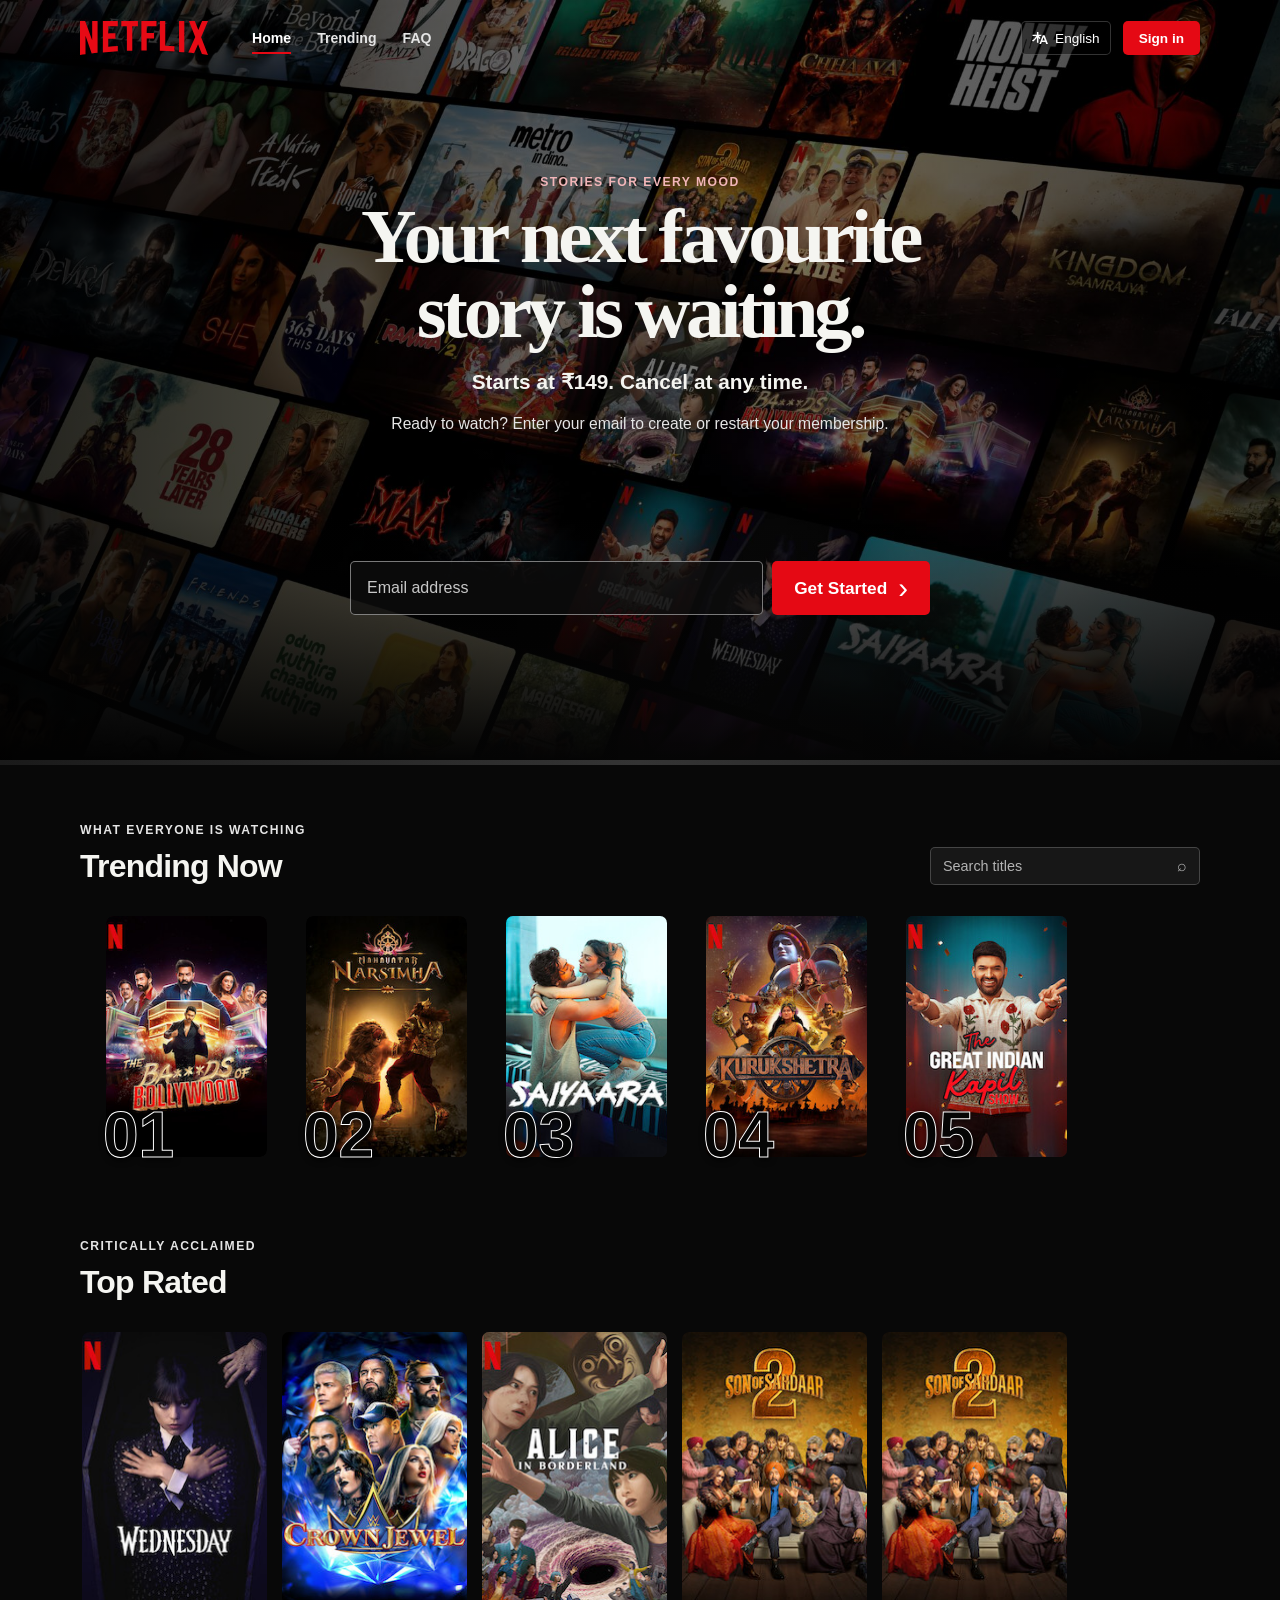
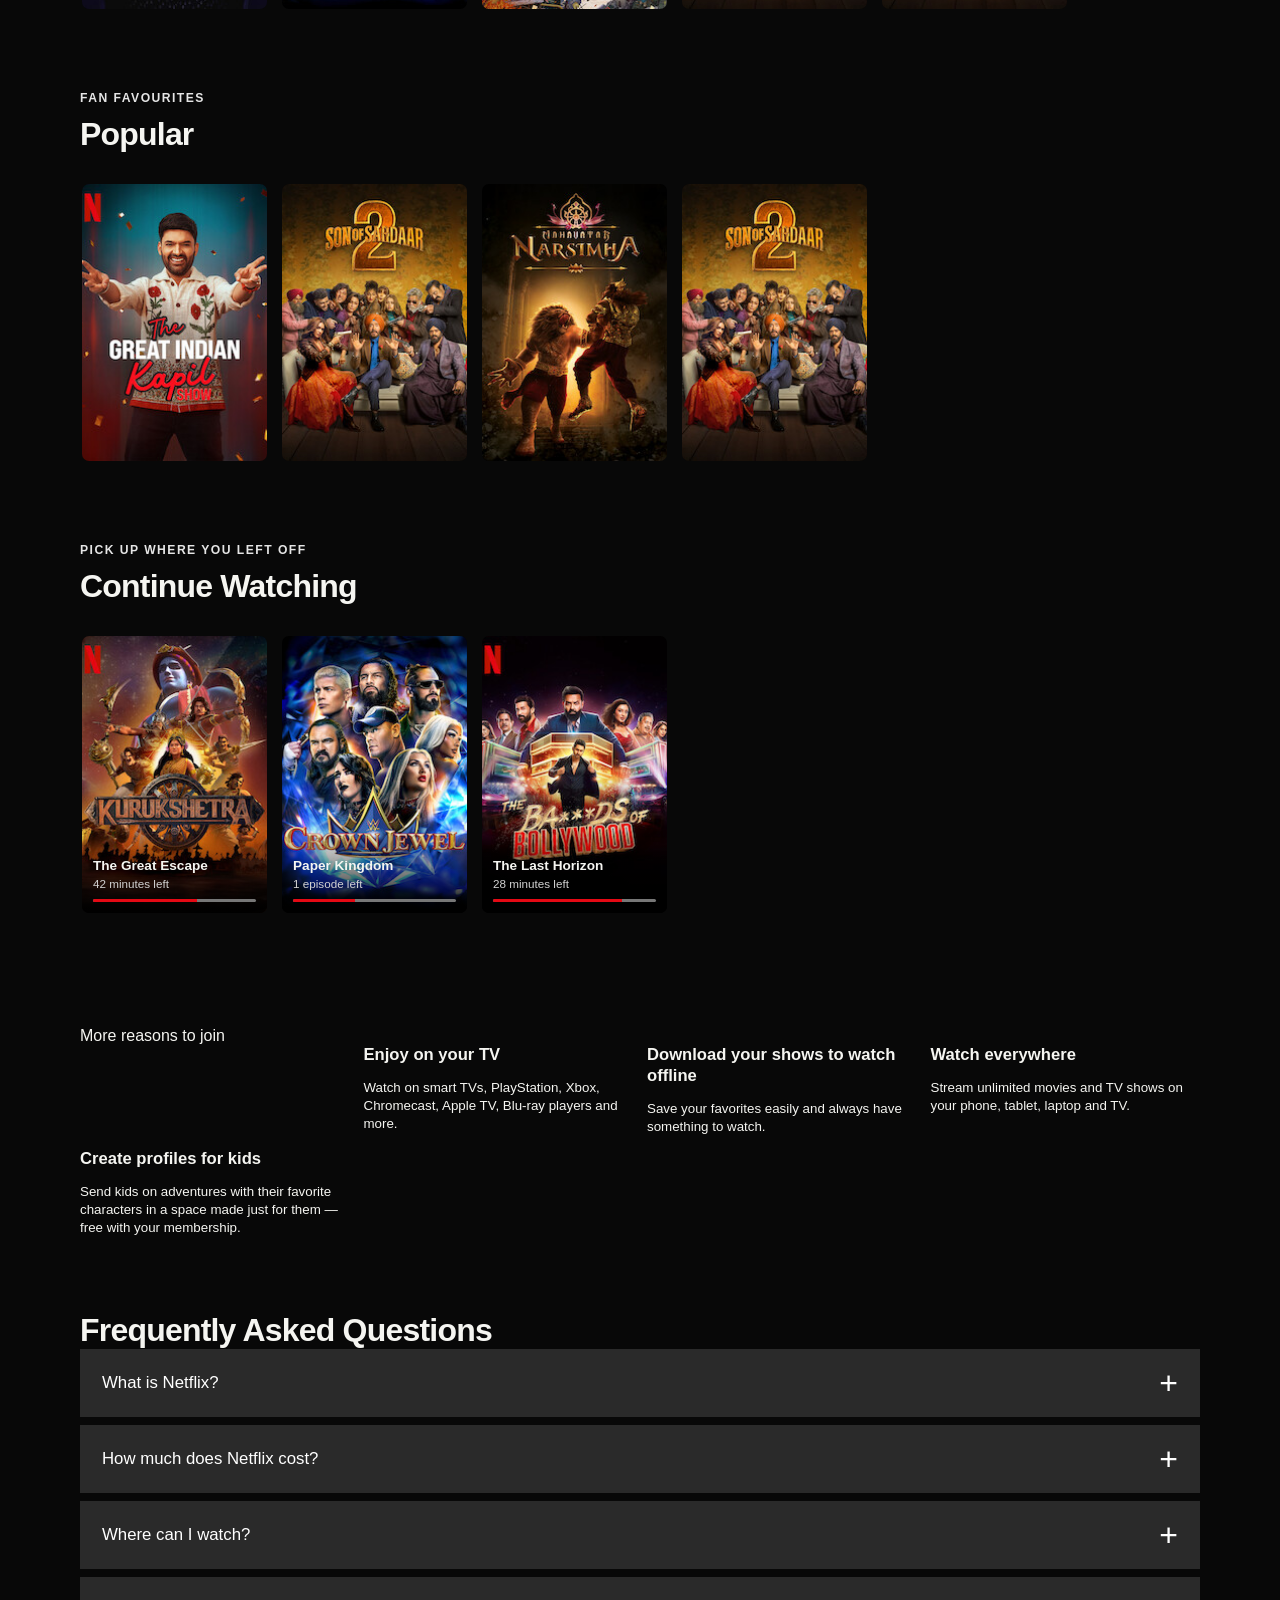
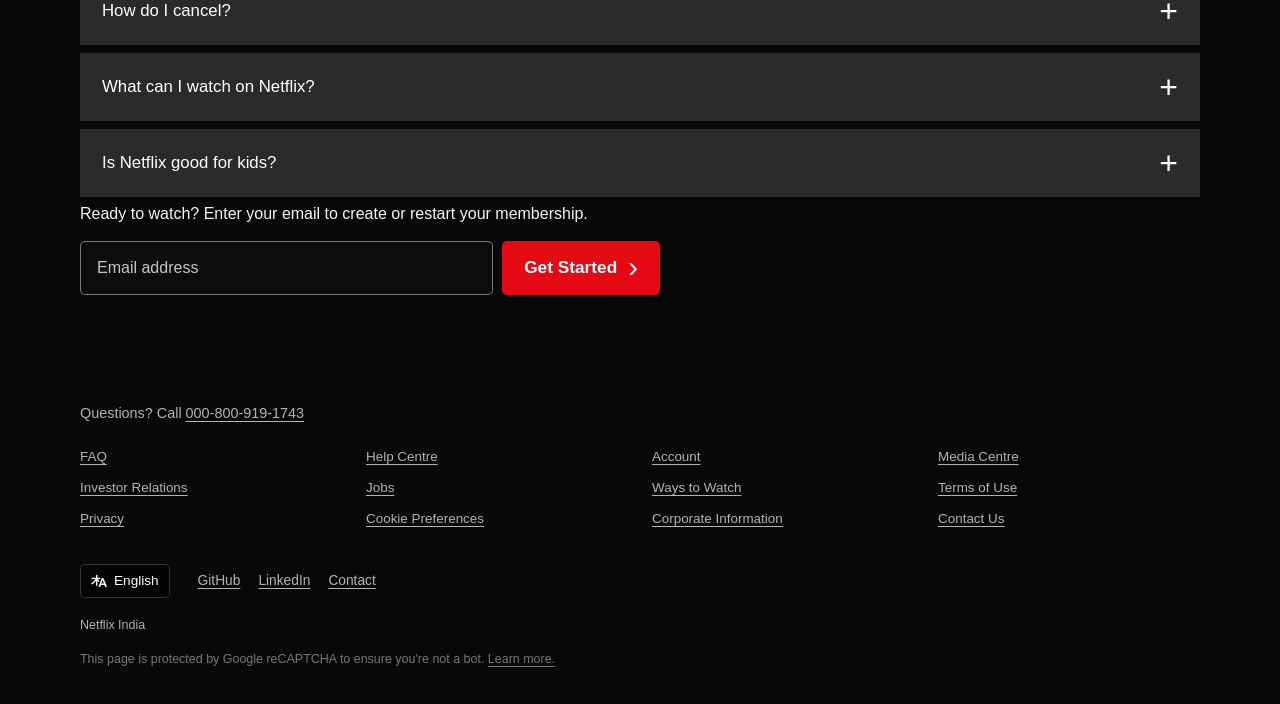
==== Netflix_Clone/index.html @ 9d9e422f "Fix deployment entry file" ====
<!DOCTYPE html>
<html lang="en">

<head>
    <meta charset="UTF-8">
    <meta name="viewport" content="width=device-width, initial-scale=1.0">
    <title>Netflix India | Watch TV Shows Online</title>
    <link rel="stylesheet" href="index.css">
    <script src="script.js" defer></script>

</head>

<body>
    <div class="loading-screen" aria-hidden="true"><img src="pdf/img/logo.svg" alt=""></div>
    <header class="hero" id="home">
        <div class="bg">
            <nav class="navbar" aria-label="Primary navigation">
                <a class="brand" href="#home" aria-label="Netflix home"><img src="pdf/img/logo.svg" alt="Netflix"></a>
                <div class="nav-links"><a class="active" href="#home">Home</a><a href="#trending">Trending</a><a href="#faq">FAQ</a></div>
                <div class="button_in">
                    <button class="button_in1" type="button"><img src="pdf/img/lang.svg" alt="" aria-hidden="true">English</button>
                    <button class="button_in2" type="button">Sign in</button>
                </div>
            </nav>
            <div class="box"></div>
            <div class="membership reveal">
                <p class="eyebrow">Stories for every mood</p>
                <h1 class="first">Your next favourite story is waiting.</h1>
                <span class="second">Starts at ₹149. Cancel at any time.</span>
                <p class="third">Ready to watch? Enter your email to create or restart your membership.</p>

            </div>
            <form class="email hero-email" action="#" novalidate>
                <label class="sr-only" for="hero-email">Email address</label>
                <input type="email" id="hero-email" name="email" placeholder="Email address" autocomplete="email">
                <button class="get_started_button" type="submit">Get Started <span class="icon" aria-hidden="true">&#8250;</span></button>
            </form>
        </div>
    </header>
    <main>
        <div class="separation"></div>
        <section class="catalogue" id="trending" aria-labelledby="trending-title">
            <div class="section-heading reveal"><div><p class="eyebrow">What everyone is watching</p><h2 id="trending-title">Trending Now</h2></div><label class="movie-search" for="movie-search"><span class="sr-only">Search titles</span><input id="movie-search" type="search" placeholder="Search titles" autocomplete="off"><span aria-hidden="true">&#8981;</span></label></div>
            <div class="movie-row trending-row" aria-label="Trending movies">
                <article class="movie-card reveal" data-title="The Last Horizon"><span class="rank">01</span><img src="pdf/img/1.jpg" alt="The Last Horizon poster"><div class="movie-meta"><h3>The Last Horizon</h3><p>Drama &middot; 2025</p></div></article>
                <article class="movie-card reveal" data-title="City of Shadows"><span class="rank">02</span><img src="pdf/img/2.jpg" alt="City of Shadows poster"><div class="movie-meta"><h3>City of Shadows</h3><p>Thriller &middot; 2025</p></div></article>
                <article class="movie-card reveal" data-title="After Midnight"><span class="rank">03</span><img src="pdf/img/3.jpg" alt="After Midnight poster"><div class="movie-meta"><h3>After Midnight</h3><p>Romance &middot; 2024</p></div></article>
                <article class="movie-card reveal" data-title="The Great Escape"><span class="rank">04</span><img src="pdf/img/4.jpg" alt="The Great Escape poster"><div class="movie-meta"><h3>The Great Escape</h3><p>Adventure &middot; 2025</p></div></article>
                <article class="movie-card reveal" data-title="Wild Hearts"><span class="rank">05</span><img src="pdf/img/5.jpg" alt="Wild Hearts poster"><div class="movie-meta"><h3>Wild Hearts</h3><p>Drama &middot; 2024</p></div></article>
            </div><p class="search-empty" hidden>No matching titles. Try another search.</p>
        </section>
        <section class="catalogue compact-section" aria-labelledby="top-rated-title">
            <div class="section-heading reveal"><div><p class="eyebrow">Critically acclaimed</p><h2 id="top-rated-title">Top Rated</h2></div></div>
            <div class="movie-row" aria-label="Top rated movies">
                <article class="movie-card reveal" data-title="The Silent Sea"><img src="pdf/img/6.jpg" alt="The Silent Sea poster"><div class="movie-meta"><h3>The Silent Sea</h3><p>Sci-Fi &middot; 2024</p></div></article>
                <article class="movie-card reveal" data-title="Paper Kingdom"><img src="pdf/img/7.jpg" alt="Paper Kingdom poster"><div class="movie-meta"><h3>Paper Kingdom</h3><p>Crime &middot; 2025</p></div></article>
                <article class="movie-card reveal" data-title="Summer Roads"><img src="pdf/img/8.jpg" alt="Summer Roads poster"><div class="movie-meta"><h3>Summer Roads</h3><p>Comedy &middot; 2024</p></div></article>
                <article class="movie-card reveal" data-title="The Signal"><img src="pdf/img/9.jpg" alt="The Signal poster"><div class="movie-meta"><h3>The Signal</h3><p>Mystery &middot; 2025</p></div></article>
                <article class="movie-card reveal" data-title="Second Chances"><img src="pdf/img/10.jpg" alt="Second Chances poster"><div class="movie-meta"><h3>Second Chances</h3><p>Drama &middot; 2024</p></div></article>
            </div>
        </section>
        <section class="catalogue compact-section" aria-labelledby="popular-title">
            <div class="section-heading reveal"><div><p class="eyebrow">Fan favourites</p><h2 id="popular-title">Popular</h2></div></div>
            <div class="movie-row" aria-label="Popular movies">
                <article class="movie-card reveal" data-title="Wild Hearts"><img src="pdf/img/5.jpg" alt="Wild Hearts poster"><div class="movie-meta"><h3>Wild Hearts</h3><p>Drama &middot; 2024</p></div></article>
                <article class="movie-card reveal" data-title="The Signal"><img src="pdf/img/9.jpg" alt="The Signal poster"><div class="movie-meta"><h3>The Signal</h3><p>Mystery &middot; 2025</p></div></article>
                <article class="movie-card reveal" data-title="City of Shadows"><img src="pdf/img/2.jpg" alt="City of Shadows poster"><div class="movie-meta"><h3>City of Shadows</h3><p>Thriller &middot; 2025</p></div></article>
                <article class="movie-card reveal" data-title="Second Chances"><img src="pdf/img/10.jpg" alt="Second Chances poster"><div class="movie-meta"><h3>Second Chances</h3><p>Drama &middot; 2024</p></div></article>
            </div>
        </section>
        <section class="catalogue compact-section" aria-labelledby="continue-title">
            <div class="section-heading reveal"><div><p class="eyebrow">Pick up where you left off</p><h2 id="continue-title">Continue Watching</h2></div></div>
            <div class="movie-row" aria-label="Continue watching">
                <article class="movie-card progress-card reveal" data-title="The Great Escape"><img src="pdf/img/4.jpg" alt="The Great Escape poster"><div class="movie-meta"><h3>The Great Escape</h3><p>42 minutes left</p><span class="progress"><i style="width: 64%"></i></span></div></article>
                <article class="movie-card progress-card reveal" data-title="Paper Kingdom"><img src="pdf/img/7.jpg" alt="Paper Kingdom poster"><div class="movie-meta"><h3>Paper Kingdom</h3><p>1 episode left</p><span class="progress"><i style="width: 38%"></i></span></div></article>
                <article class="movie-card progress-card reveal" data-title="The Last Horizon"><img src="pdf/img/1.jpg" alt="The Last Horizon poster"><div class="movie-meta"><h3>The Last Horizon</h3><p>28 minutes left</p><span class="progress"><i style="width: 79%"></i></span></div></article>
            </div>
        </section>
        <div class="all_bg">
            <div class="join">
                <div class="text">More reasons to join</div>

                <div class="join_box">
                    <div class="boxdiv">

                    </div>
                    <div class="boxes">
                        <div class="join_text">Enjoy on your TV</div>
                        <small>
                            Watch on smart TVs, PlayStation, Xbox, Chromecast, Apple TV, Blu-ray players and more.
                        </small>
                    </div>
                    <div class="boxes">
                        <div class="join_text">Download your shows to watch offline</div>
                        <small>
                            Save your favorites easily and always have something to watch.
                        </small>
                    </div>
                    <div class="boxes">
                        <div class="join_text">Watch everywhere</div>
                        <small>
                            Stream unlimited movies and TV shows on your phone, tablet, laptop and TV.
                        </small>
                    </div>
                    <div class="boxes">
                        <div class="join_text">Create profiles for kids</div>
                        <small>
                            Send kids on adventures with their favorite characters in a space made just for them — free
                            with your membership.

                        </small>
                    </div>
                </div>

            </div>

            <section class="faq-section reveal" id="faq" aria-labelledby="faq-title">
            <h2 class="faq" id="faq-title">Frequently Asked Questions</h2>
            <section class="faq_con">
                <article class="faq-item"><button class="faq_box" type="button" aria-expanded="false">What is Netflix?<span class="faq-icon" aria-hidden="true">+</span></button><div class="faq-answer"><p>Netflix is a streaming service with TV shows, movies, documentaries and more.</p></div></article>
                <article class="faq-item"><button class="faq_box" type="button" aria-expanded="false">How much does Netflix cost?<span class="faq-icon" aria-hidden="true">+</span></button><div class="faq-answer"><p>Choose a plan that suits your viewing needs and budget.</p></div></article>
                <article class="faq-item"><button class="faq_box" type="button" aria-expanded="false">Where can I watch?<span class="faq-icon" aria-hidden="true">+</span></button><div class="faq-answer"><p>Watch anywhere, anytime on the web or compatible devices.</p></div></article>
                <article class="faq-item"><button class="faq_box" type="button" aria-expanded="false">How do I cancel?<span class="faq-icon" aria-hidden="true">+</span></button><div class="faq-answer"><p>There are no contracts. You can cancel online whenever you like.</p></div></article>
                <article class="faq-item"><button class="faq_box" type="button" aria-expanded="false">What can I watch on Netflix?<span class="faq-icon" aria-hidden="true">+</span></button><div class="faq-answer"><p>Explore a broad library of films, series, anime and Netflix originals.</p></div></article>
                <article class="faq-item"><button class="faq_box" type="button" aria-expanded="false">Is Netflix good for kids?<span class="faq-icon" aria-hidden="true">+</span></button><div class="faq-answer"><p>Netflix Kids offers family-friendly entertainment and parental controls.</p></div></article>

                <div id="email">
                    <div class="create">Ready to watch? Enter your email to create or restart your membership.</div>
                    <form class="email email2" action="#" novalidate>
                        <label class="sr-only" for="footer-email">Email address</label>
                        <input type="email" id="footer-email" name="email" placeholder="Email address" autocomplete="email">
                        <button class="get_started_button" type="submit">Get Started <span class="icon" aria-hidden="true">&#8250;</span></button>
                    </form>
                </div>
            </section>
            </section>
        </div>
    </main>
    <footer>
        <div class="footer">
            <p class="contact">Questions? Call <a href="tel:0008009191743">000-800-919-1743</a></p>
            <div class="grid">
                <a href="#faq">FAQ</a><a href="#home">Help Centre</a><a href="#home">Account</a><a href="#home">Media Centre</a>
                <a href="#home">Investor Relations</a><a href="#home">Jobs</a><a href="#trending">Ways to Watch</a><a href="#home">Terms of Use</a>
                <a href="#home">Privacy</a><a href="#home">Cookie Preferences</a><a href="#home">Corporate Information</a><a href="#home">Contact Us</a>

            </div>
            <section class="footer_section">
                <button class="eng_button" type="button"><img src="pdf/img/lang.svg" alt="" aria-hidden="true">English</button>
                <div class="social-links" aria-label="Social links"><a href="https://github.com/" target="_blank" rel="noopener noreferrer">GitHub</a><a href="https://www.linkedin.com/" target="_blank" rel="noopener noreferrer">LinkedIn</a><a href="mailto:hello@example.com">Contact</a></div>
                <p class="end_text1">Netflix India</p>
                <p class="end_text2">This page is protected by Google reCAPTCHA to ensure you're not a bot. <a href="#home">Learn more.</a></p>
            </section>
            
            
        </div>
        
        
    </footer>
    <button class="back-to-top" type="button" aria-label="Back to top">&#8593;</button>
</body>

</html>
---- Netflix_Clone/index.css ----
:root {
    --bg: #080808;
    --surface: #161616;
    --surface-hover: #292929;
    --text: #f5f5f1;
    --muted: #b3b3b3;
    --brand: #e50914;
    --brand-dark: #b20710;
    --border: rgba(255, 255, 255, .2);
    --container: min(1120px, calc(100% - 48px));
    --ease: cubic-bezier(.2, .8, .2, 1);
}

* { box-sizing: border-box; }
html { scroll-behavior: smooth; }
body { margin: 0; overflow-x: hidden; background: var(--bg); color: var(--text); font-family: Inter, "Segoe UI", Arial, sans-serif; }
button, input { font: inherit; }
button, a { -webkit-tap-highlight-color: transparent; }
a { color: inherit; text-decoration: none; }
img { display: block; max-width: 100%; }

.sr-only { position: absolute; width: 1px; height: 1px; padding: 0; margin: -1px; overflow: hidden; clip: rect(0, 0, 0, 0); white-space: nowrap; border: 0; }
.loading-screen { position: fixed; inset: 0; z-index: 1000; display: grid; place-items: center; background: #000; transition: opacity .45s ease, visibility .45s ease; }
.loading-screen img { width: 150px; }
.loading-screen.is-hidden { opacity: 0; visibility: hidden; }

.hero, .bg { min-height: min(760px, 100vh); }
.bg { position: relative; display: grid; place-items: center; padding: 124px 24px 94px; background: url("pdf/img/background.jpg") center top / cover no-repeat; isolation: isolate; }
.box { position: absolute; inset: 0; z-index: -1; background: linear-gradient(90deg, rgba(0, 0, 0, .82), rgba(0, 0, 0, .36) 58%, rgba(0, 0, 0, .7)), linear-gradient(0deg, #080808 0%, transparent 32%); }

.navbar { position: fixed; top: 0; left: 0; z-index: 50; display: flex; align-items: center; justify-content: space-between; width: 100%; height: 76px; padding: 0 max(24px, calc((100% - 1120px) / 2)); transition: background-color .3s ease, box-shadow .3s ease, height .3s ease; }
.navbar.scrolled { height: 64px; background: rgba(8, 8, 8, .92); box-shadow: 0 8px 28px rgba(0, 0, 0, .24); backdrop-filter: blur(14px); }
.brand img { width: clamp(90px, 10vw, 132px); }
.nav-links { display: flex; align-items: center; gap: 26px; margin-right: auto; margin-left: 44px; }
.nav-links a { position: relative; color: #e5e5e5; font-size: .88rem; font-weight: 600; transition: color .2s ease; }
.nav-links a::after { position: absolute; right: 0; bottom: -8px; left: 0; height: 2px; content: ""; background: var(--brand); transform: scaleX(0); transform-origin: right; transition: transform .25s var(--ease); }
.nav-links a:hover, .nav-links a.active { color: #fff; }
.nav-links a:hover::after, .nav-links a.active::after { transform: scaleX(1); transform-origin: left; }
.button_in { display: flex; align-items: center; gap: 12px; }
.button_in1, .eng_button { display: inline-flex; align-items: center; justify-content: center; gap: 7px; min-height: 34px; padding: 7px 10px; color: #fff; background: rgba(0, 0, 0, .42); border: 1px solid var(--border); border-radius: 5px; font-size: .85rem; cursor: pointer; transition: border-color .2s ease, background .2s ease, transform .2s ease; }
.button_in1 img, .eng_button img { width: 16px; filter: brightness(0) invert(1); }
.button_in1:hover, .eng_button:hover { border-color: #fff; background: rgba(255, 255, 255, .12); transform: translateY(-1px); }
.button_in2 { min-height: 34px; padding: 7px 16px; color: #fff; background: var(--brand); border: 0; border-radius: 5px; font-weight: 700; font-size: .85rem; cursor: pointer; transition: background .2s ease, transform .2s ease, box-shadow .2s ease; }
.button_in2:hover { background: var(--brand-dark); transform: translateY(-2px); box-shadow: 0 6px 16px rgba(229, 9, 20, .25); }

.membership { display: flex; flex-direction: column; align-items: center; width: min(760px, 100%); text-align: center; }
.eyebrow { margin: 0 0 10px; color: #e5e5e5; font-size: .76rem; font-weight: 800; letter-spacing: .12em; line-height: 1.2; text-transform: uppercase; }
.membership .eyebrow { color: #f2b6b9; }
.first { max-width: 700px; margin: 0; font-family: Georgia, "Times New Roman", serif; font-size: clamp(2.65rem, 6vw, 5.3rem); font-weight: 700; letter-spacing: -.055em; line-height: .98; }
.second { margin: 20px 0 0; font-size: clamp(1rem, 2vw, 1.3rem); font-weight: 600; }
.third { max-width: 600px; margin: 18px 0 0; color: #e5e5e5; font-size: .98rem; line-height: 1.5; }
.email { display: flex; gap: 9px; width: min(580px, 100%); margin-top: 25px; }
.hero-email { justify-self: center; }
.email input { flex: 1; min-width: 0; min-height: 54px; padding: 0 16px; color: #fff; background: rgba(15, 15, 15, .72); border: 1px solid rgba(255, 255, 255, .45); border-radius: 5px; outline: none; font-size: 1rem; transition: border-color .2s ease, box-shadow .2s ease; }
.email input::placeholder { color: #c7c7c7; }
.email input:focus { border-color: #fff; box-shadow: 0 0 0 3px rgba(255, 255, 255, .16); }
.get_started_button { display: inline-flex; align-items: center; justify-content: center; gap: 11px; min-height: 54px; padding: 0 22px; color: #fff; background: var(--brand); border: 0; border-radius: 5px; font-size: 1.08rem; font-weight: 750; cursor: pointer; transition: transform .2s var(--ease), background .2s ease, box-shadow .2s ease; }
.get_started_button:hover { background: var(--brand-dark); box-shadow: 0 8px 22px rgba(229, 9, 20, .3); transform: translateY(-2px) scale(1.02); }
.get_started_button:active { transform: scale(.98); }
.icon { font-size: 1.7em; font-weight: 400; line-height: .5; }
.separation { height: 5px; background: linear-gradient(90deg, #1a1a1a, #343434, #1a1a1a); }

.catalogue, .all_bg { padding: 58px max(24px, calc((100% - 1120px) / 2)); background: var(--bg); }
.compact-section { padding-top: 0; }
.section-heading { display: flex; align-items: end; justify-content: space-between; gap: 24px; margin-bottom: 23px; }
.section-heading h2, .faq { margin: 0; font-size: clamp(1.45rem, 2.7vw, 2rem); letter-spacing: -.025em; }
.movie-search { display: flex; align-items: center; gap: 8px; width: min(270px, 100%); padding: 9px 12px; color: var(--muted); background: #171717; border: 1px solid var(--border); border-radius: 5px; }
.movie-search:focus-within { border-color: #fff; }
.movie-search input { width: 100%; padding: 0; color: #fff; background: transparent; border: 0; outline: none; font-size: .9rem; }
.movie-search input::placeholder { color: var(--muted); }
.movie-row { display: grid; grid-auto-columns: clamp(142px, 15vw, 185px); grid-auto-flow: column; gap: 15px; overflow-x: auto; padding: 8px 2px 24px; overscroll-behavior-inline: contain; scrollbar-width: thin; scrollbar-color: #555 transparent; }
.movie-row::-webkit-scrollbar { height: 7px; }
.movie-row::-webkit-scrollbar-thumb { background: #444; border-radius: 999px; }
.movie-card { position: relative; overflow: hidden; background: var(--surface); border-radius: 7px; cursor: pointer; transform-origin: center bottom; transition: transform .28s var(--ease), box-shadow .28s ease; }
.movie-card:hover { z-index: 2; box-shadow: 0 18px 30px rgba(0, 0, 0, .55); transform: scale(1.07); }
.movie-card > img { width: 100%; aspect-ratio: 2 / 3; object-fit: cover; transition: filter .3s ease, transform .4s var(--ease); }
.movie-card:hover > img { filter: brightness(.72); transform: scale(1.04); }
.movie-meta { position: absolute; right: 0; bottom: 0; left: 0; padding: 28px 11px 11px; background: linear-gradient(transparent, rgba(0, 0, 0, .95)); transform: translateY(5px); opacity: 0; transition: opacity .25s ease, transform .25s ease; }
.movie-card:hover .movie-meta, .progress-card .movie-meta { opacity: 1; transform: translateY(0); }
.movie-meta h3 { margin: 0; font-size: .85rem; }
.movie-meta p { margin: 4px 0 0; color: #d2d2d2; font-size: .73rem; }
.rank { position: absolute; z-index: 3; bottom: -10px; left: -3px; color: #050505; font-size: 4rem; font-weight: 900; line-height: 1; -webkit-text-stroke: 1px #fff; text-shadow: 1px 2px 7px #000; }
.trending-row .movie-card { margin-left: 24px; overflow: visible; }
.trending-row .movie-card > img { border-radius: 7px; }
.progress { display: block; height: 3px; margin-top: 9px; background: #777; border-radius: 99px; overflow: hidden; }
.progress i { display: block; height: 100%; background: var(--brand); }
.search-empty { margin: 0; color: var(--muted); }

.all_bg { padding-top: 32px; }
.join_box { display: grid; grid-template-columns: repeat(4, 1fr); gap: 14px; }
<<<<<<< HEAD
.boxdiv { display: none; }
=======
>>>>>>> 87979db2fc44d2245f196e7ff79806dbb8d407a6
.boxes { min-height: 190px; padding: 22px 18px; background: linear-gradient(145deg, #192247, #261018); border: 1px solid rgba(255, 255, 255, .06); border-radius: 12px; transition: transform .25s var(--ease), border-color .25s ease; }
.boxes:hover { border-color: rgba(255, 255, 255, .22); transform: translateY(-5px); }
.join_text { margin-bottom: 12px; font-size: 1.04rem; font-weight: 750; line-height: 1.25; }
.boxes p { margin: 0; color: #c7c7c7; font-size: .88rem; line-height: 1.5; }
.faq-section { padding-top: 76px; }
.faq_con { display: grid; gap: 8px; }
.faq-item { overflow: hidden; background: var(--surface); }
.faq_box { display: flex; align-items: center; justify-content: space-between; width: 100%; min-height: 68px; padding: 18px 22px; color: #fff; background: #2a2a2a; border: 0; text-align: left; font-size: 1.05rem; cursor: pointer; transition: background .2s ease; }
.faq_box:hover, .faq-item.active .faq_box { background: #3a3a3a; }
.faq-icon { font-size: 2rem; font-weight: 300; line-height: 1; transition: transform .3s var(--ease); }
.faq-item.active .faq-icon { transform: rotate(45deg); }
.faq-answer { display: grid; grid-template-rows: 0fr; background: #2a2a2a; transition: grid-template-rows .32s var(--ease), padding .32s var(--ease); }
.faq-answer p { min-height: 0; margin: 0; overflow: hidden; color: #dedede; line-height: 1.55; }
.faq-item.active .faq-answer { grid-template-rows: 1fr; padding: 0 22px 20px; }
.cta-block { display: grid; justify-items: center; padding: 48px 0 10px; text-align: center; }
.create { margin-bottom: 2px; font-size: 1rem; }
.email2 { margin-top: 18px; }

footer { background: #080808; }
.footer { width: var(--container); padding: 52px 0 38px; margin: 0 auto; color: var(--muted); }
.contact { margin: 0 0 28px; font-size: .9rem; }
.contact a, .grid a, .social-links a, .end_text2 a { text-decoration: underline; text-underline-offset: 3px; transition: color .2s ease; }
.contact a:hover, .grid a:hover, .social-links a:hover, .end_text2 a:hover { color: #fff; }
.grid { display: grid; grid-template-columns: repeat(4, 1fr); gap: 16px 24px; }
.grid a { font-size: .84rem; }
.footer_section { display: flex; flex-wrap: wrap; align-items: center; gap: 20px 28px; margin-top: 38px; }
.social-links { display: flex; gap: 18px; }
.social-links a { font-size: .86rem; }
.end_text1, .end_text2 { width: 100%; margin: 0; font-size: .78rem; }
.end_text2 { color: #777; }
.back-to-top { position: fixed; right: 24px; bottom: 24px; z-index: 20; display: grid; width: 44px; height: 44px; place-items: center; color: #fff; background: var(--brand); border: 0; border-radius: 50%; box-shadow: 0 8px 20px rgba(0, 0, 0, .38); cursor: pointer; opacity: 0; pointer-events: none; transform: translateY(12px); transition: opacity .25s ease, transform .25s ease, background .2s ease; }
.back-to-top.visible { opacity: 1; pointer-events: auto; transform: translateY(0); }
.back-to-top:hover { background: var(--brand-dark); }

.reveal { opacity: 0; transform: translateY(24px); transition: opacity .6s var(--ease), transform .6s var(--ease); }
.reveal.visible { opacity: 1; transform: translateY(0); }

@media (max-width: 760px) {
    :root { --container: min(100% - 32px, 1120px); }
    .navbar { height: 64px; padding: 0 16px; }
    .nav-links { display: none; }
    .button_in { gap: 7px; }
    .button_in1 { padding: 6px 7px; font-size: .75rem; }
    .button_in2 { padding: 7px 11px; font-size: .78rem; }
    .bg { min-height: 640px; padding: 105px 16px 72px; }
    .first { font-size: clamp(2.5rem, 13vw, 4rem); }
    .third { font-size: .92rem; }
    .email { flex-direction: column; }
    .get_started_button { align-self: center; width: fit-content; }
    .catalogue, .all_bg { padding-right: 16px; padding-left: 16px; }
    .section-heading { align-items: flex-start; flex-direction: column; gap: 15px; }
    .movie-search { width: 100%; }
    .movie-row { grid-auto-columns: 135px; gap: 11px; }
    .join_box { grid-template-columns: repeat(2, 1fr); gap: 10px; }
    .boxes { min-height: 170px; padding: 17px 14px; }
    .join_text { font-size: .95rem; }
    .boxes p { font-size: .8rem; }
    .faq-section { padding-top: 54px; }
    .faq_box { min-height: 61px; padding: 15px; font-size: .96rem; }
    .faq-item.active .faq-answer { padding: 0 15px 16px; }
    .create { font-size: .94rem; }
    .grid { grid-template-columns: repeat(2, 1fr); gap: 16px; }
    .footer_section { align-items: flex-start; flex-direction: column; gap: 18px; }
    .back-to-top { right: 16px; bottom: 16px; }
}

@media (prefers-reduced-motion: reduce) {
    *, *::before, *::after { scroll-behavior: auto !important; transition-duration: .01ms !important; animation-duration: .01ms !important; }
}
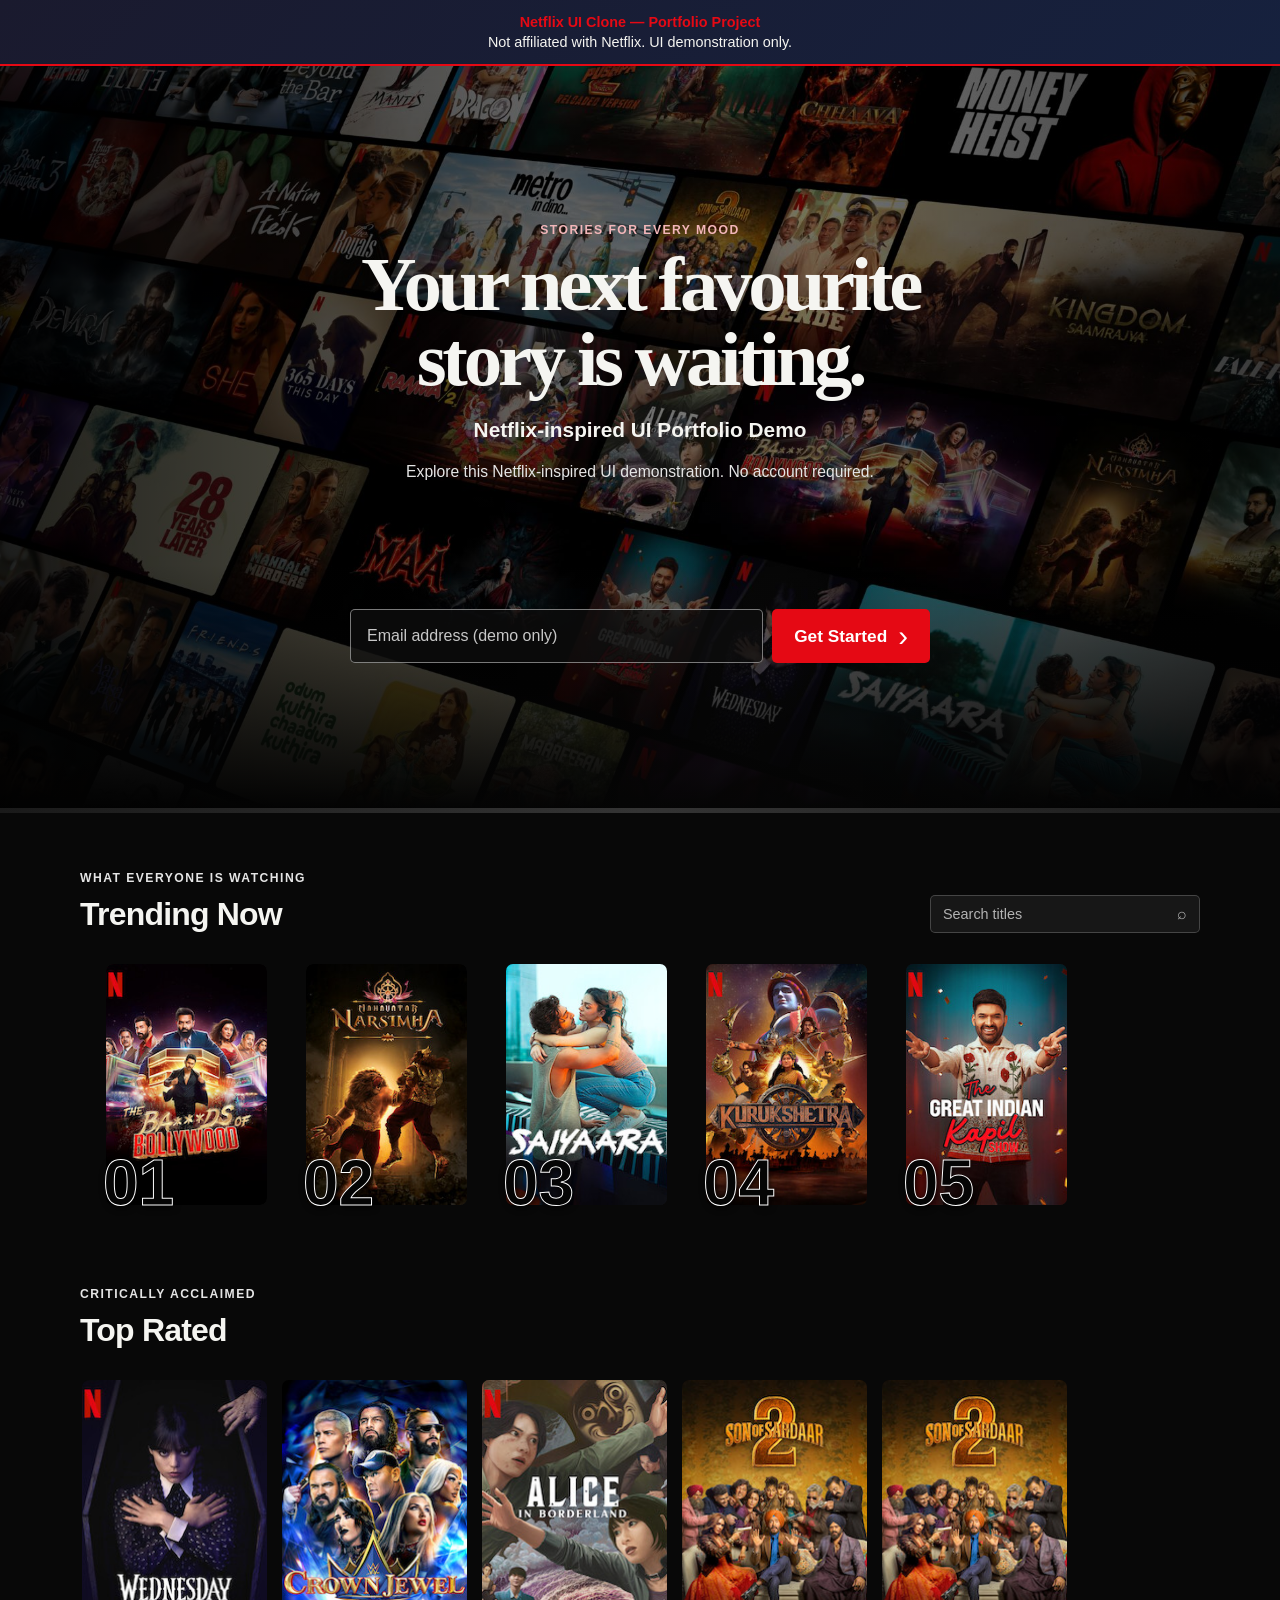
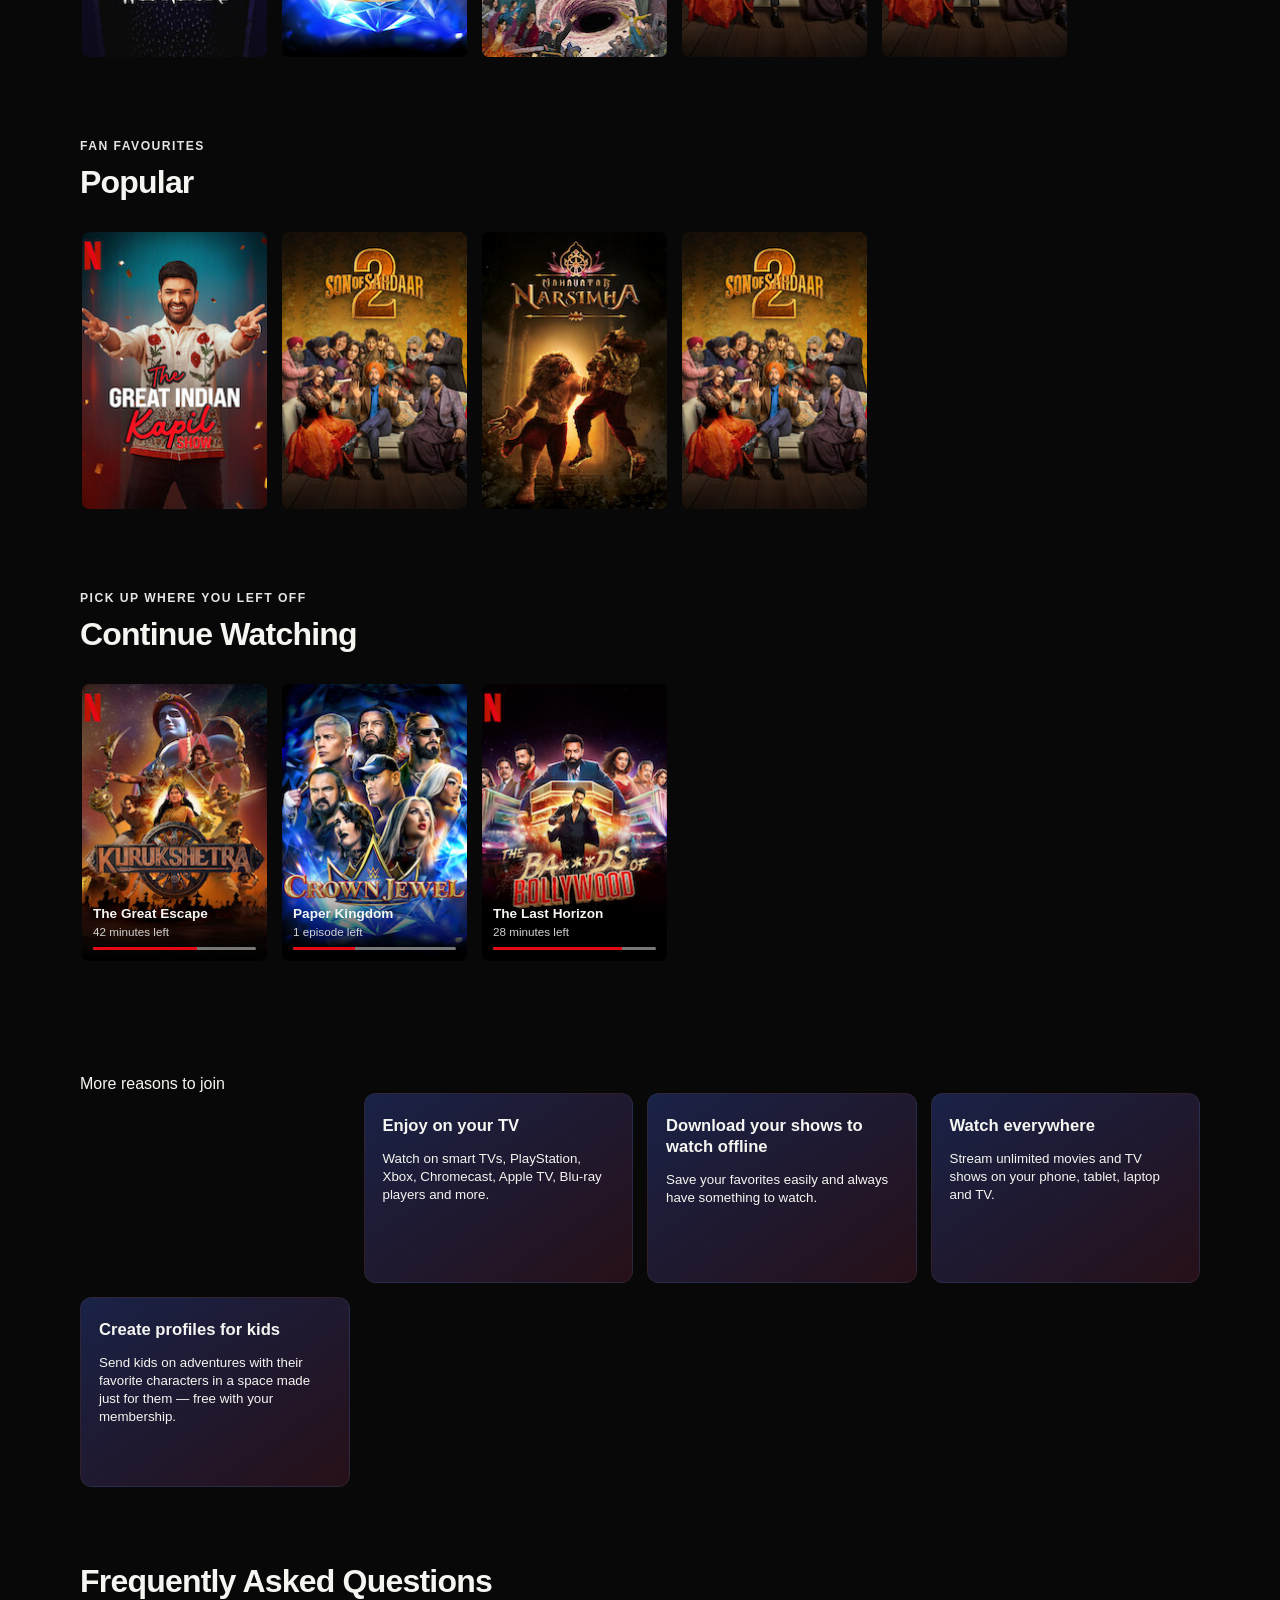
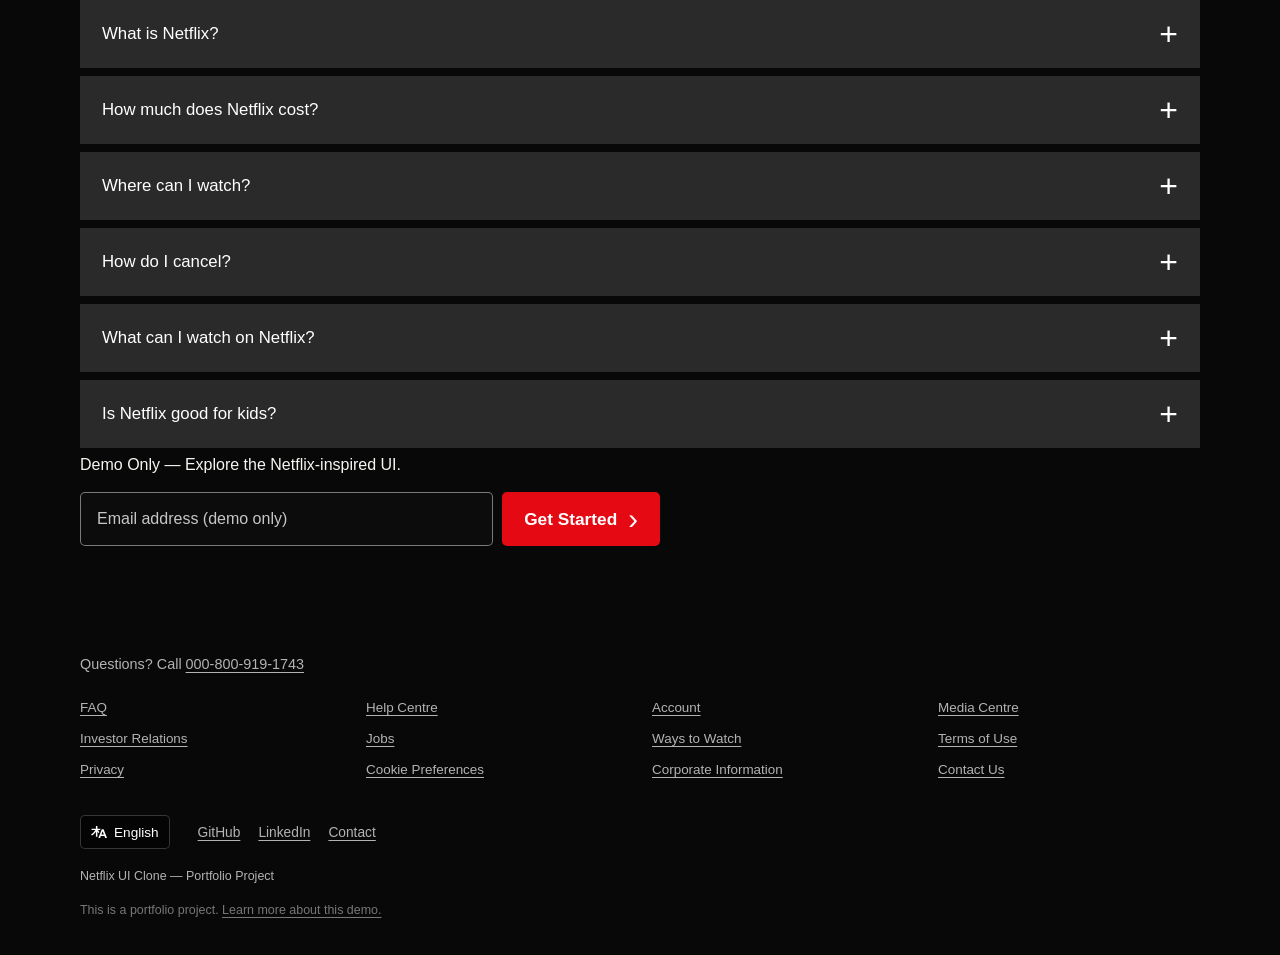
==== commit 627de761: "Clarify project as portfolio demo and improve security transparency - Change page title to 'Netflix " ====
--- a/Netflix_Clone/index.html
+++ b/Netflix_Clone/index.html
@@ -4,7 +4,7 @@
 <head>
     <meta charset="UTF-8">
     <meta name="viewport" content="width=device-width, initial-scale=1.0">
-    <title>Netflix India | Watch TV Shows Online</title>
+    <title>Netflix UI Clone — Saloni Choudhary</title>
     <link rel="stylesheet" href="index.css">
     <script src="script.js" defer></script>
 
@@ -12,28 +12,31 @@
 
 <body>
     <div class="loading-screen" aria-hidden="true"><img src="pdf/img/logo.svg" alt=""></div>
+    <div class="demo-banner" role="banner">
+        <p class="demo-banner-text"><strong>Netflix UI Clone — Portfolio Project</strong><br>Not affiliated with Netflix. UI demonstration only.</p>
+    </div>
     <header class="hero" id="home">
         <div class="bg">
             <nav class="navbar" aria-label="Primary navigation">
                 <a class="brand" href="#home" aria-label="Netflix home"><img src="pdf/img/logo.svg" alt="Netflix"></a>
                 <div class="nav-links"><a class="active" href="#home">Home</a><a href="#trending">Trending</a><a href="#faq">FAQ</a></div>
                 <div class="button_in">
-                    <button class="button_in1" type="button"><img src="pdf/img/lang.svg" alt="" aria-hidden="true">English</button>
-                    <button class="button_in2" type="button">Sign in</button>
+                    <button class="button_in1" type="button" title="Language selector"><img src="pdf/img/lang.svg" alt="" aria-hidden="true">English</button>
+                    <button class="button_in2" type="button" onclick="alert('This is a demo portfolio project. Sign in is not functional.'); return false;" title="Demo only">Sign in (Demo)</button>
                 </div>
             </nav>
             <div class="box"></div>
             <div class="membership reveal">
                 <p class="eyebrow">Stories for every mood</p>
                 <h1 class="first">Your next favourite story is waiting.</h1>
-                <span class="second">Starts at ₹149. Cancel at any time.</span>
-                <p class="third">Ready to watch? Enter your email to create or restart your membership.</p>
+                <span class="second">Netflix-inspired UI Portfolio Demo</span>
+                <p class="third">Explore this Netflix-inspired UI demonstration. No account required.</p>
 
             </div>
-            <form class="email hero-email" action="#" novalidate>
-                <label class="sr-only" for="hero-email">Email address</label>
-                <input type="email" id="hero-email" name="email" placeholder="Email address" autocomplete="email">
-                <button class="get_started_button" type="submit">Get Started <span class="icon" aria-hidden="true">&#8250;</span></button>
+            <form class="email hero-email" action="#" novalidate onsubmit="return false;">
+                <label class="sr-only" for="hero-email">Email address (demo only)</label>
+                <input type="email" id="hero-email" name="email" placeholder="Email address (demo only)" autocomplete="off">
+                <button class="get_started_button" type="button" onclick="alert('This is a demo portfolio project. No account is needed to explore the UI.'); return false;">Get Started <span class="icon" aria-hidden="true">&#8250;</span></button>
             </form>
         </div>
     </header>
@@ -125,11 +128,11 @@
                 <article class="faq-item"><button class="faq_box" type="button" aria-expanded="false">Is Netflix good for kids?<span class="faq-icon" aria-hidden="true">+</span></button><div class="faq-answer"><p>Netflix Kids offers family-friendly entertainment and parental controls.</p></div></article>
 
                 <div id="email">
-                    <div class="create">Ready to watch? Enter your email to create or restart your membership.</div>
-                    <form class="email email2" action="#" novalidate>
-                        <label class="sr-only" for="footer-email">Email address</label>
-                        <input type="email" id="footer-email" name="email" placeholder="Email address" autocomplete="email">
-                        <button class="get_started_button" type="submit">Get Started <span class="icon" aria-hidden="true">&#8250;</span></button>
+                    <div class="create">Demo Only — Explore the Netflix-inspired UI.</div>
+                    <form class="email email2" action="#" novalidate onsubmit="return false;">
+                        <label class="sr-only" for="footer-email">Email address (demo only)</label>
+                        <input type="email" id="footer-email" name="email" placeholder="Email address (demo only)" autocomplete="off">
+                        <button class="get_started_button" type="button" onclick="alert('This is a demo. No account creation is possible.'); return false;">Get Started <span class="icon" aria-hidden="true">&#8250;</span></button>
                     </form>
                 </div>
             </section>
@@ -147,9 +150,9 @@
             </div>
             <section class="footer_section">
                 <button class="eng_button" type="button"><img src="pdf/img/lang.svg" alt="" aria-hidden="true">English</button>
-                <div class="social-links" aria-label="Social links"><a href="https://github.com/" target="_blank" rel="noopener noreferrer">GitHub</a><a href="https://www.linkedin.com/" target="_blank" rel="noopener noreferrer">LinkedIn</a><a href="mailto:hello@example.com">Contact</a></div>
-                <p class="end_text1">Netflix India</p>
-                <p class="end_text2">This page is protected by Google reCAPTCHA to ensure you're not a bot. <a href="#home">Learn more.</a></p>
+                <div class="social-links" aria-label="Social links"><a href="#home" title="This is a demo project">GitHub</a><a href="#home" title="This is a demo project">LinkedIn</a><a href="#home" title="This is a demo project">Contact</a></div>
+                <p class="end_text1">Netflix UI Clone — Portfolio Project</p>
+                <p class="end_text2">This is a portfolio project. <a href="#home">Learn more about this demo.</a></p>
             </section>
             
             
--- a/Netflix_Clone/index.css
+++ b/Netflix_Clone/index.css
@@ -24,8 +24,12 @@
 .loading-screen img { width: 150px; }
 .loading-screen.is-hidden { opacity: 0; visibility: hidden; }
 
+.demo-banner { position: fixed; top: 0; left: 0; right: 0; z-index: 999; background: linear-gradient(135deg, #1a1a2e 0%, #16213e 100%); border-bottom: 2px solid #e50914; padding: 12px 24px; text-align: center; font-size: 0.9rem; }
+.demo-banner-text { margin: 0; color: #f5f5f1; line-height: 1.4; }
+.demo-banner-text strong { color: #e50914; font-weight: 700; }
+
 .hero, .bg { min-height: min(760px, 100vh); }
-.bg { position: relative; display: grid; place-items: center; padding: 124px 24px 94px; background: url("pdf/img/background.jpg") center top / cover no-repeat; isolation: isolate; }
+.bg { position: relative; display: grid; place-items: center; padding: 124px 24px 94px; background: url("pdf/img/background.jpg") center top / cover no-repeat; isolation: isolate; margin-top: 48px; }
 .box { position: absolute; inset: 0; z-index: -1; background: linear-gradient(90deg, rgba(0, 0, 0, .82), rgba(0, 0, 0, .36) 58%, rgba(0, 0, 0, .7)), linear-gradient(0deg, #080808 0%, transparent 32%); }
 
 .navbar { position: fixed; top: 0; left: 0; z-index: 50; display: flex; align-items: center; justify-content: space-between; width: 100%; height: 76px; padding: 0 max(24px, calc((100% - 1120px) / 2)); transition: background-color .3s ease, box-shadow .3s ease, height .3s ease; }
@@ -88,10 +92,14 @@
 
 .all_bg { padding-top: 32px; }
 .join_box { display: grid; grid-template-columns: repeat(4, 1fr); gap: 14px; }
-<<<<<<< HEAD
-.boxdiv { display: none; }
-=======
->>>>>>> 87979db2fc44d2245f196e7ff79806dbb8d407a6
+.boxes {
+    min-height: 190px;
+    padding: 22px 18px;
+    background: linear-gradient(145deg, #192247, #261018);
+    border: 1px solid rgba(255, 255, 255, .06);
+    border-radius: 12px;
+    transition: transform .25s var(--ease), border-color .25s ease;
+}
 .boxes { min-height: 190px; padding: 22px 18px; background: linear-gradient(145deg, #192247, #261018); border: 1px solid rgba(255, 255, 255, .06); border-radius: 12px; transition: transform .25s var(--ease), border-color .25s ease; }
 .boxes:hover { border-color: rgba(255, 255, 255, .22); transform: translateY(-5px); }
 .join_text { margin-bottom: 12px; font-size: 1.04rem; font-weight: 750; line-height: 1.25; }
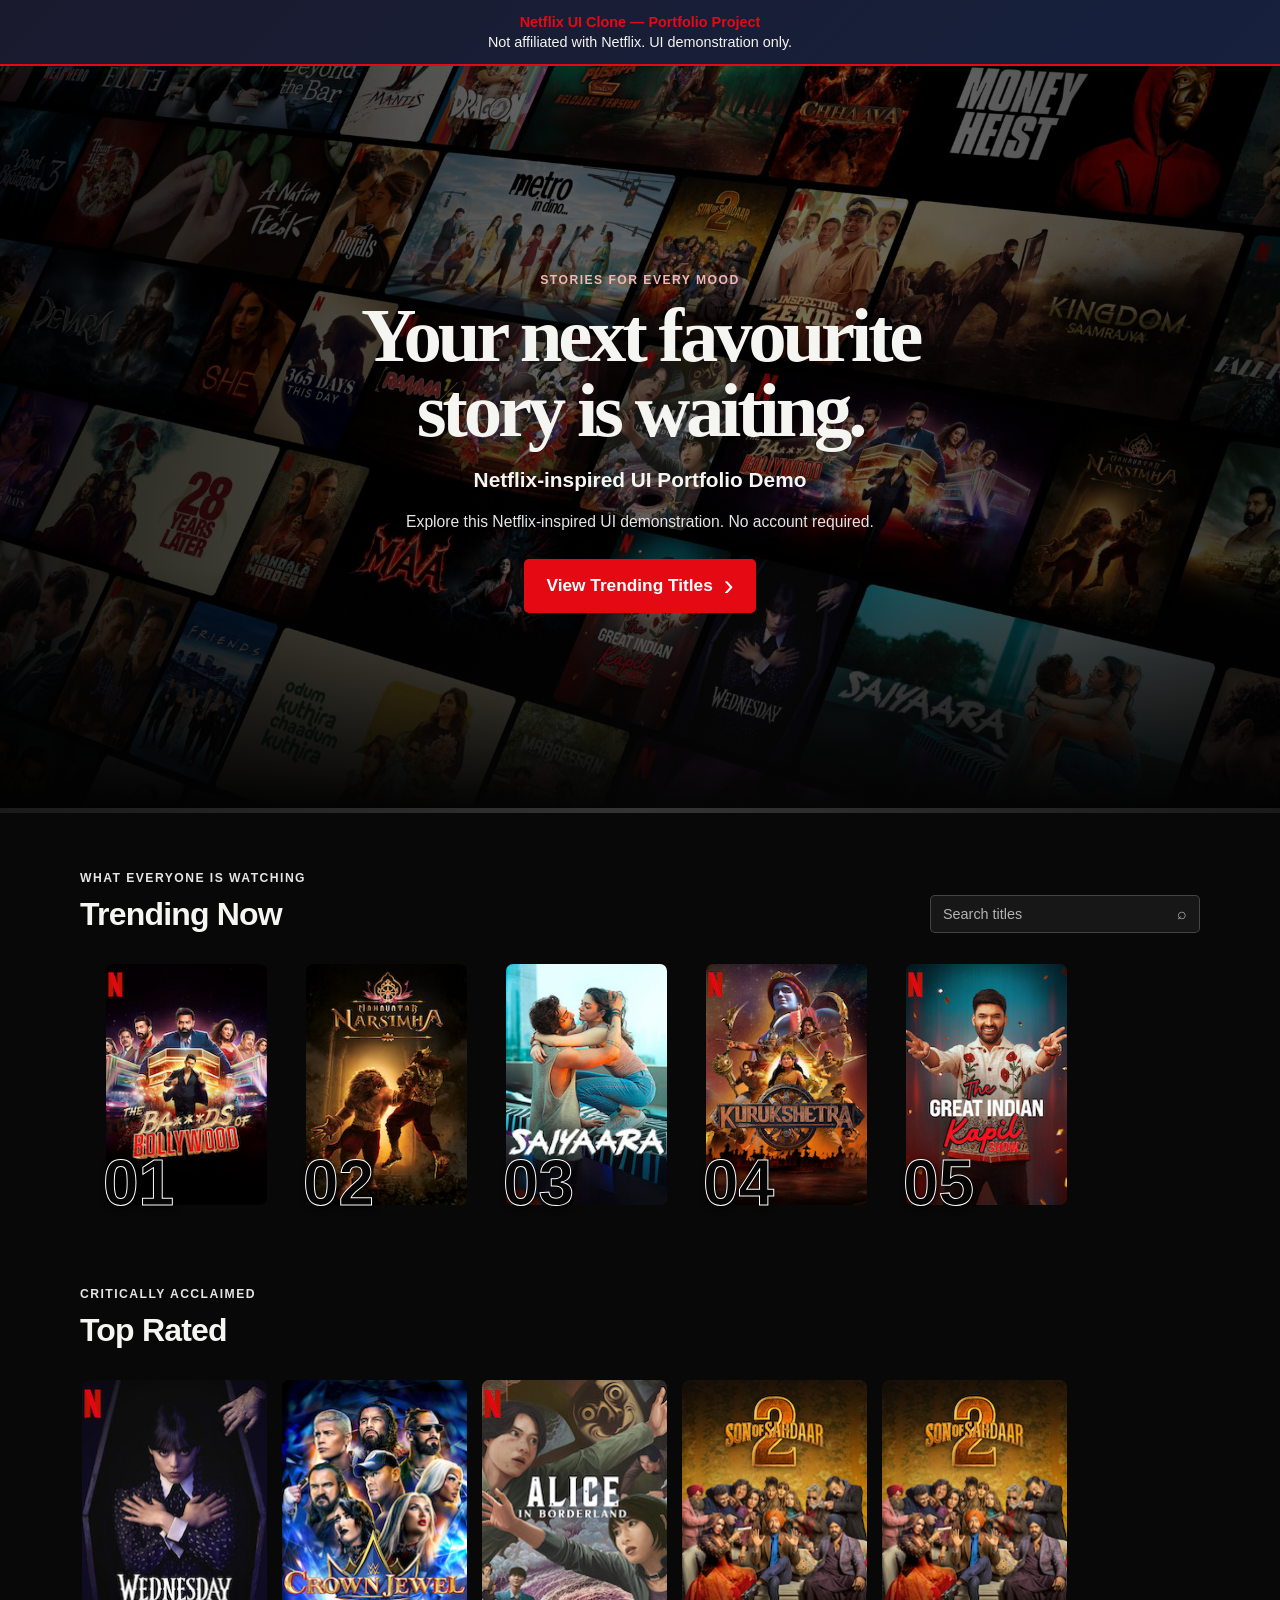
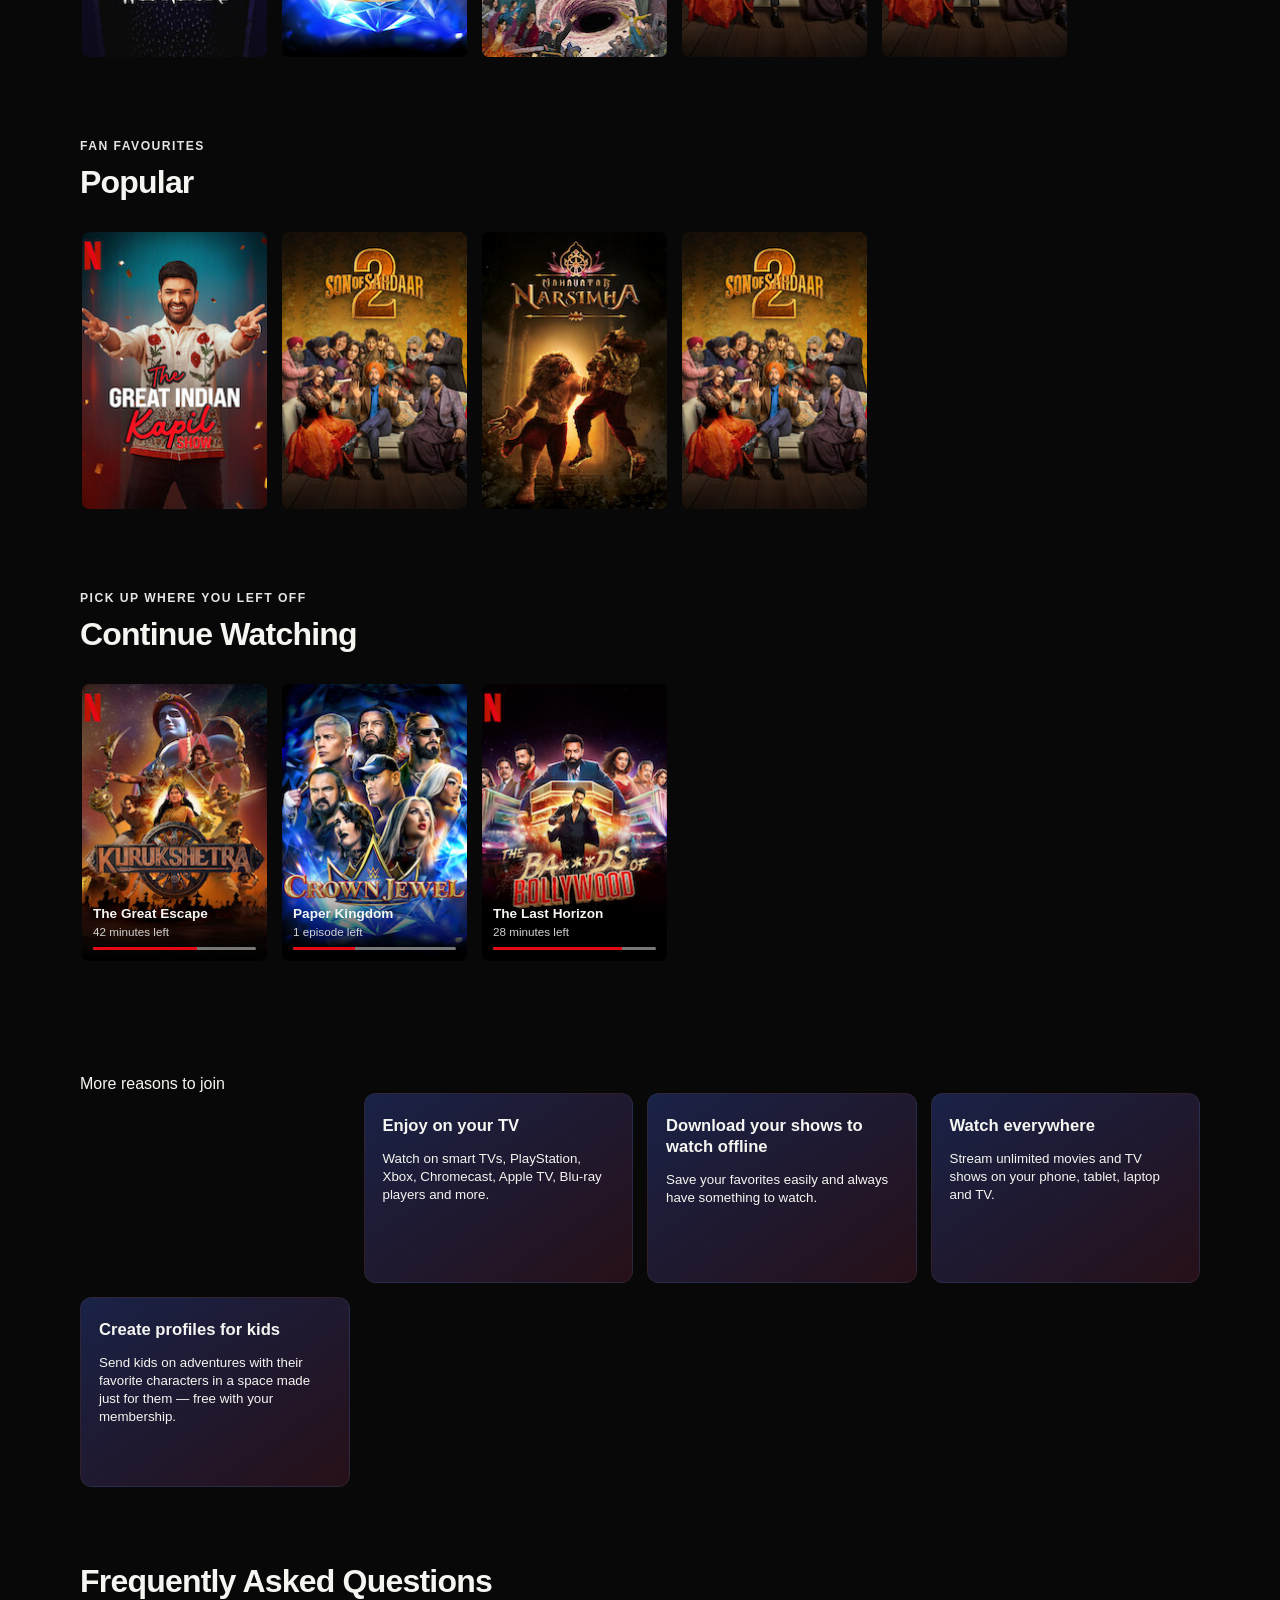
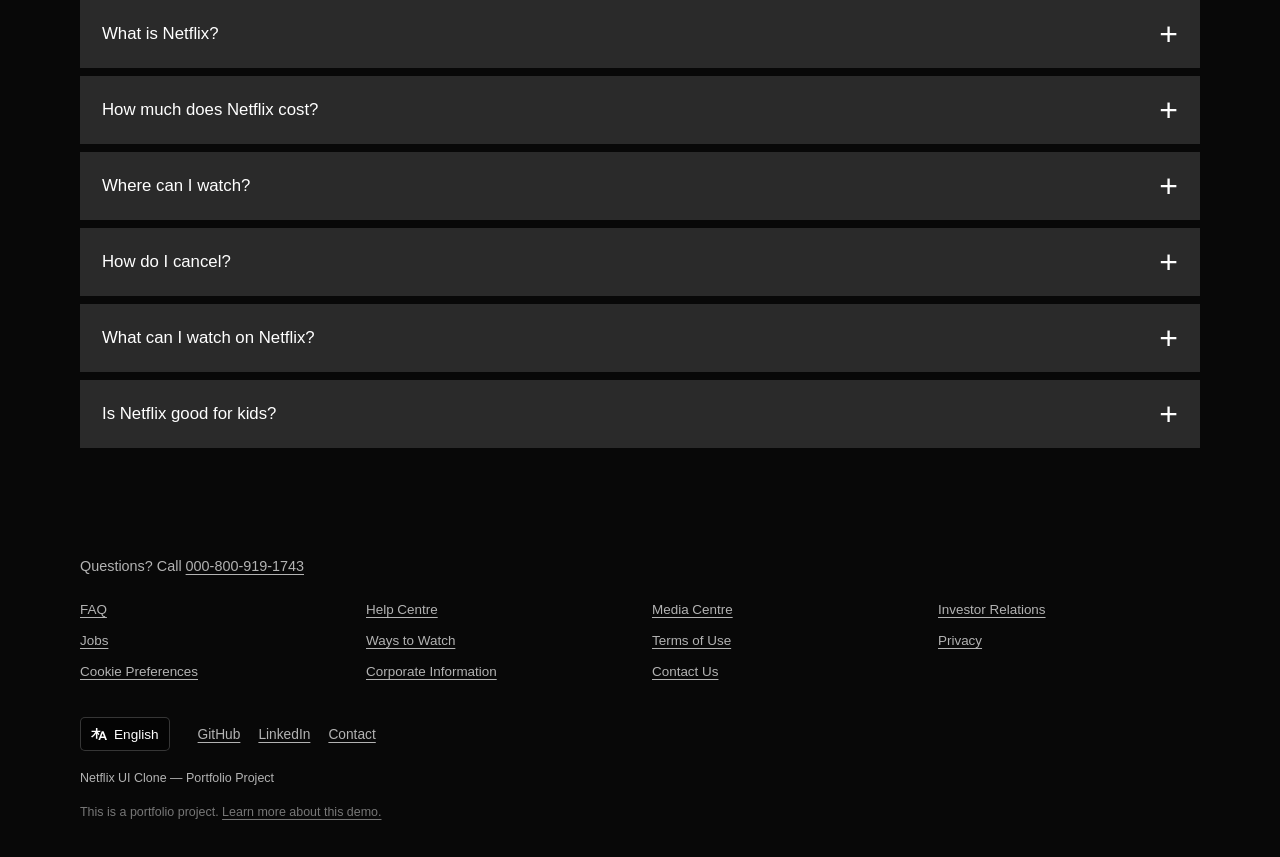
==== commit 2b5049b7: "Make portfolio project transparent and non-deceptive - Remove email collection CRITICAL CHANGES FOR " ====
--- a/Netflix_Clone/index.html
+++ b/Netflix_Clone/index.html
@@ -22,7 +22,7 @@
                 <div class="nav-links"><a class="active" href="#home">Home</a><a href="#trending">Trending</a><a href="#faq">FAQ</a></div>
                 <div class="button_in">
                     <button class="button_in1" type="button" title="Language selector"><img src="pdf/img/lang.svg" alt="" aria-hidden="true">English</button>
-                    <button class="button_in2" type="button" onclick="alert('This is a demo portfolio project. Sign in is not functional.'); return false;" title="Demo only">Sign in (Demo)</button>
+                    <button class="button_in2" type="button" onclick="document.querySelector('#trending').scrollIntoView({behavior: 'smooth'}); return false;" title="View the demo project">Demo</button>
                 </div>
             </nav>
             <div class="box"></div>
@@ -33,11 +33,7 @@
                 <p class="third">Explore this Netflix-inspired UI demonstration. No account required.</p>
 
             </div>
-            <form class="email hero-email" action="#" novalidate onsubmit="return false;">
-                <label class="sr-only" for="hero-email">Email address (demo only)</label>
-                <input type="email" id="hero-email" name="email" placeholder="Email address (demo only)" autocomplete="off">
-                <button class="get_started_button" type="button" onclick="alert('This is a demo portfolio project. No account is needed to explore the UI.'); return false;">Get Started <span class="icon" aria-hidden="true">&#8250;</span></button>
-            </form>
+            <button class="get_started_button" type="button" onclick="document.querySelector('#trending').scrollIntoView({behavior: 'smooth'}); return false;">View Trending Titles <span class="icon" aria-hidden="true">&#8250;</span></button>
         </div>
     </header>
     <main>
@@ -126,15 +122,6 @@
                 <article class="faq-item"><button class="faq_box" type="button" aria-expanded="false">How do I cancel?<span class="faq-icon" aria-hidden="true">+</span></button><div class="faq-answer"><p>There are no contracts. You can cancel online whenever you like.</p></div></article>
                 <article class="faq-item"><button class="faq_box" type="button" aria-expanded="false">What can I watch on Netflix?<span class="faq-icon" aria-hidden="true">+</span></button><div class="faq-answer"><p>Explore a broad library of films, series, anime and Netflix originals.</p></div></article>
                 <article class="faq-item"><button class="faq_box" type="button" aria-expanded="false">Is Netflix good for kids?<span class="faq-icon" aria-hidden="true">+</span></button><div class="faq-answer"><p>Netflix Kids offers family-friendly entertainment and parental controls.</p></div></article>
-
-                <div id="email">
-                    <div class="create">Demo Only — Explore the Netflix-inspired UI.</div>
-                    <form class="email email2" action="#" novalidate onsubmit="return false;">
-                        <label class="sr-only" for="footer-email">Email address (demo only)</label>
-                        <input type="email" id="footer-email" name="email" placeholder="Email address (demo only)" autocomplete="off">
-                        <button class="get_started_button" type="button" onclick="alert('This is a demo. No account creation is possible.'); return false;">Get Started <span class="icon" aria-hidden="true">&#8250;</span></button>
-                    </form>
-                </div>
             </section>
             </section>
         </div>
@@ -143,7 +130,7 @@
         <div class="footer">
             <p class="contact">Questions? Call <a href="tel:0008009191743">000-800-919-1743</a></p>
             <div class="grid">
-                <a href="#faq">FAQ</a><a href="#home">Help Centre</a><a href="#home">Account</a><a href="#home">Media Centre</a>
+                <a href="#faq">FAQ</a><a href="#home">Help Centre</a><a href="#home">Media Centre</a>
                 <a href="#home">Investor Relations</a><a href="#home">Jobs</a><a href="#trending">Ways to Watch</a><a href="#home">Terms of Use</a>
                 <a href="#home">Privacy</a><a href="#home">Cookie Preferences</a><a href="#home">Corporate Information</a><a href="#home">Contact Us</a>
 
--- a/Netflix_Clone/index.css
+++ b/Netflix_Clone/index.css
@@ -29,7 +29,7 @@
 .demo-banner-text strong { color: #e50914; font-weight: 700; }
 
 .hero, .bg { min-height: min(760px, 100vh); }
-.bg { position: relative; display: grid; place-items: center; padding: 124px 24px 94px; background: url("pdf/img/background.jpg") center top / cover no-repeat; isolation: isolate; margin-top: 48px; }
+.bg { position: relative; display: flex; flex-direction: column; align-items: center; justify-content: center; padding: 124px 24px 94px; background: url("pdf/img/background.jpg") center top / cover no-repeat; isolation: isolate; margin-top: 48px; gap: 25px; }
 .box { position: absolute; inset: 0; z-index: -1; background: linear-gradient(90deg, rgba(0, 0, 0, .82), rgba(0, 0, 0, .36) 58%, rgba(0, 0, 0, .7)), linear-gradient(0deg, #080808 0%, transparent 32%); }
 
 .navbar { position: fixed; top: 0; left: 0; z-index: 50; display: flex; align-items: center; justify-content: space-between; width: 100%; height: 76px; padding: 0 max(24px, calc((100% - 1120px) / 2)); transition: background-color .3s ease, box-shadow .3s ease, height .3s ease; }
@@ -53,11 +53,6 @@
 .first { max-width: 700px; margin: 0; font-family: Georgia, "Times New Roman", serif; font-size: clamp(2.65rem, 6vw, 5.3rem); font-weight: 700; letter-spacing: -.055em; line-height: .98; }
 .second { margin: 20px 0 0; font-size: clamp(1rem, 2vw, 1.3rem); font-weight: 600; }
 .third { max-width: 600px; margin: 18px 0 0; color: #e5e5e5; font-size: .98rem; line-height: 1.5; }
-.email { display: flex; gap: 9px; width: min(580px, 100%); margin-top: 25px; }
-.hero-email { justify-self: center; }
-.email input { flex: 1; min-width: 0; min-height: 54px; padding: 0 16px; color: #fff; background: rgba(15, 15, 15, .72); border: 1px solid rgba(255, 255, 255, .45); border-radius: 5px; outline: none; font-size: 1rem; transition: border-color .2s ease, box-shadow .2s ease; }
-.email input::placeholder { color: #c7c7c7; }
-.email input:focus { border-color: #fff; box-shadow: 0 0 0 3px rgba(255, 255, 255, .16); }
 .get_started_button { display: inline-flex; align-items: center; justify-content: center; gap: 11px; min-height: 54px; padding: 0 22px; color: #fff; background: var(--brand); border: 0; border-radius: 5px; font-size: 1.08rem; font-weight: 750; cursor: pointer; transition: transform .2s var(--ease), background .2s ease, box-shadow .2s ease; }
 .get_started_button:hover { background: var(--brand-dark); box-shadow: 0 8px 22px rgba(229, 9, 20, .3); transform: translateY(-2px) scale(1.02); }
 .get_started_button:active { transform: scale(.98); }
@@ -92,14 +87,6 @@
 
 .all_bg { padding-top: 32px; }
 .join_box { display: grid; grid-template-columns: repeat(4, 1fr); gap: 14px; }
-.boxes {
-    min-height: 190px;
-    padding: 22px 18px;
-    background: linear-gradient(145deg, #192247, #261018);
-    border: 1px solid rgba(255, 255, 255, .06);
-    border-radius: 12px;
-    transition: transform .25s var(--ease), border-color .25s ease;
-}
 .boxes { min-height: 190px; padding: 22px 18px; background: linear-gradient(145deg, #192247, #261018); border: 1px solid rgba(255, 255, 255, .06); border-radius: 12px; transition: transform .25s var(--ease), border-color .25s ease; }
 .boxes:hover { border-color: rgba(255, 255, 255, .22); transform: translateY(-5px); }
 .join_text { margin-bottom: 12px; font-size: 1.04rem; font-weight: 750; line-height: 1.25; }
@@ -114,9 +101,6 @@
 .faq-answer { display: grid; grid-template-rows: 0fr; background: #2a2a2a; transition: grid-template-rows .32s var(--ease), padding .32s var(--ease); }
 .faq-answer p { min-height: 0; margin: 0; overflow: hidden; color: #dedede; line-height: 1.55; }
 .faq-item.active .faq-answer { grid-template-rows: 1fr; padding: 0 22px 20px; }
-.cta-block { display: grid; justify-items: center; padding: 48px 0 10px; text-align: center; }
-.create { margin-bottom: 2px; font-size: 1rem; }
-.email2 { margin-top: 18px; }
 
 footer { background: #080808; }
 .footer { width: var(--container); padding: 52px 0 38px; margin: 0 auto; color: var(--muted); }
@@ -147,8 +131,7 @@
     .bg { min-height: 640px; padding: 105px 16px 72px; }
     .first { font-size: clamp(2.5rem, 13vw, 4rem); }
     .third { font-size: .92rem; }
-    .email { flex-direction: column; }
-    .get_started_button { align-self: center; width: fit-content; }
+    .get_started_button { margin-top: 12px; }
     .catalogue, .all_bg { padding-right: 16px; padding-left: 16px; }
     .section-heading { align-items: flex-start; flex-direction: column; gap: 15px; }
     .movie-search { width: 100%; }
